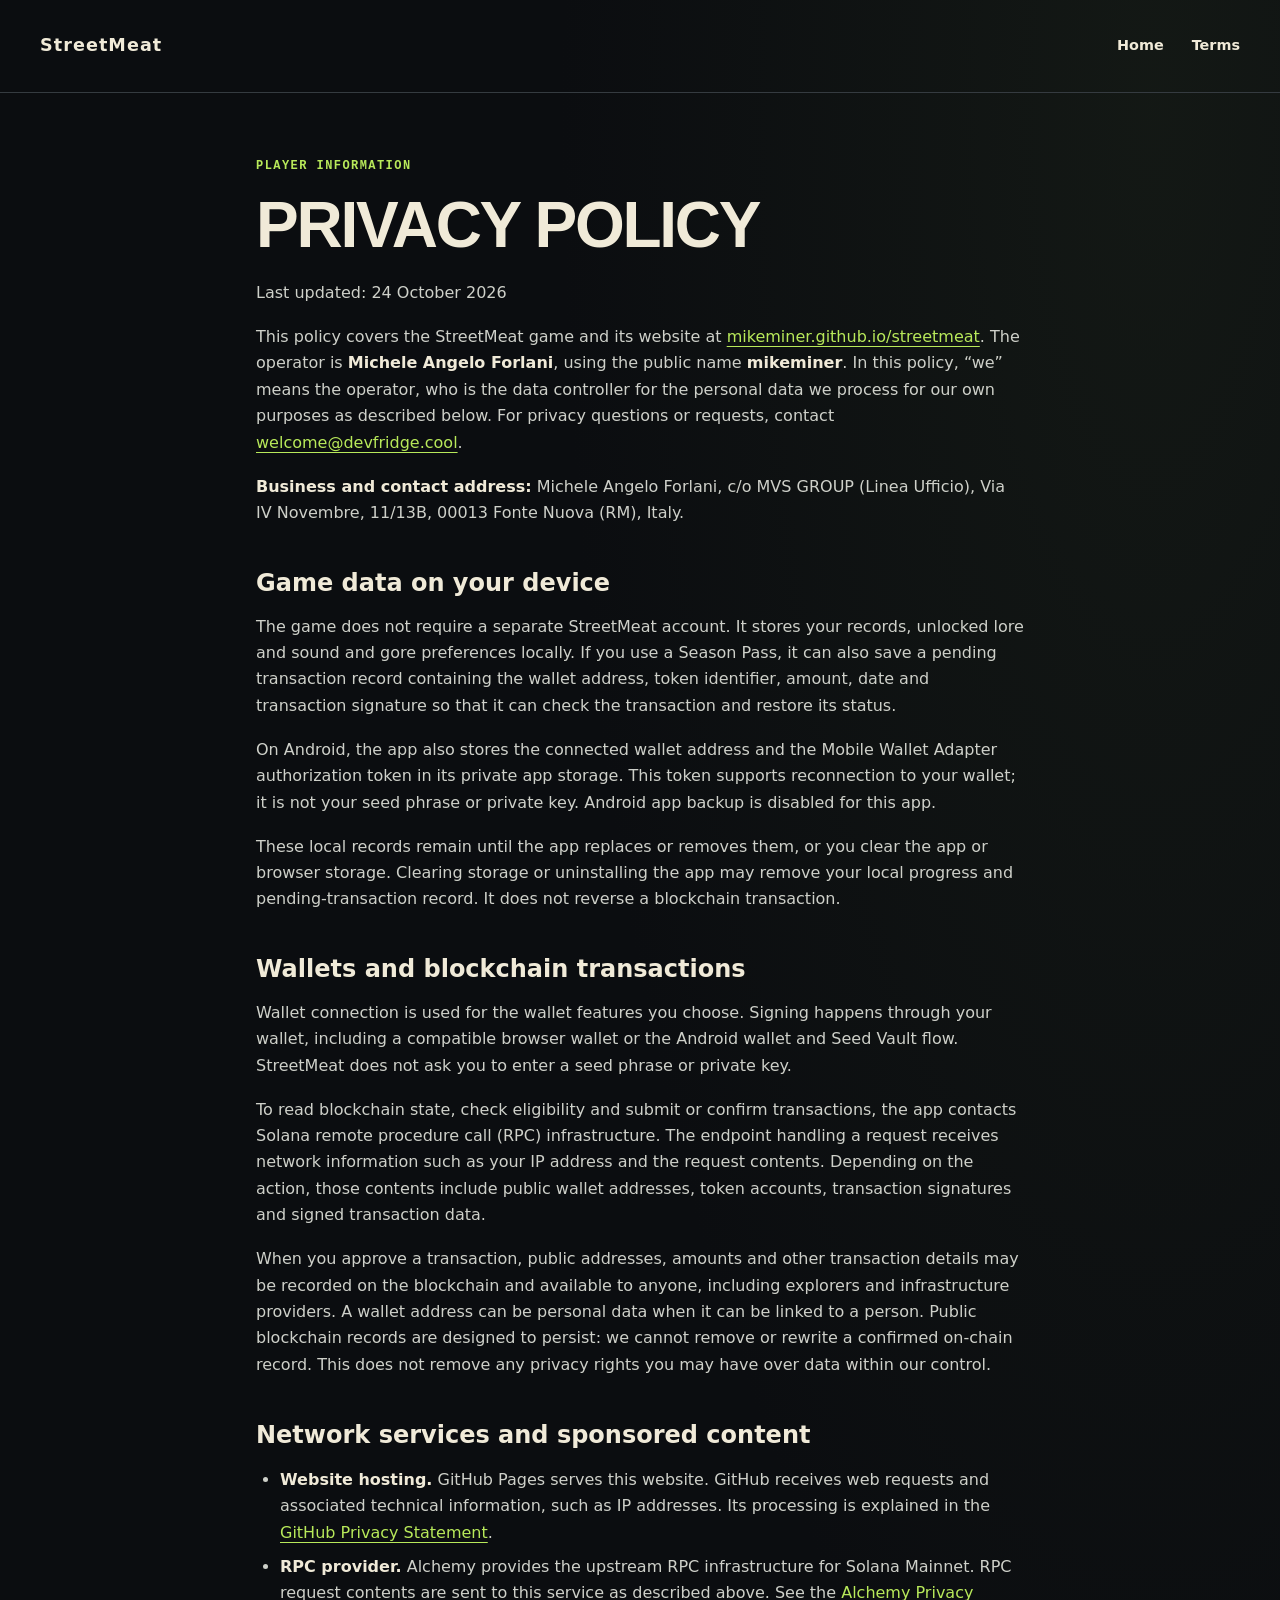
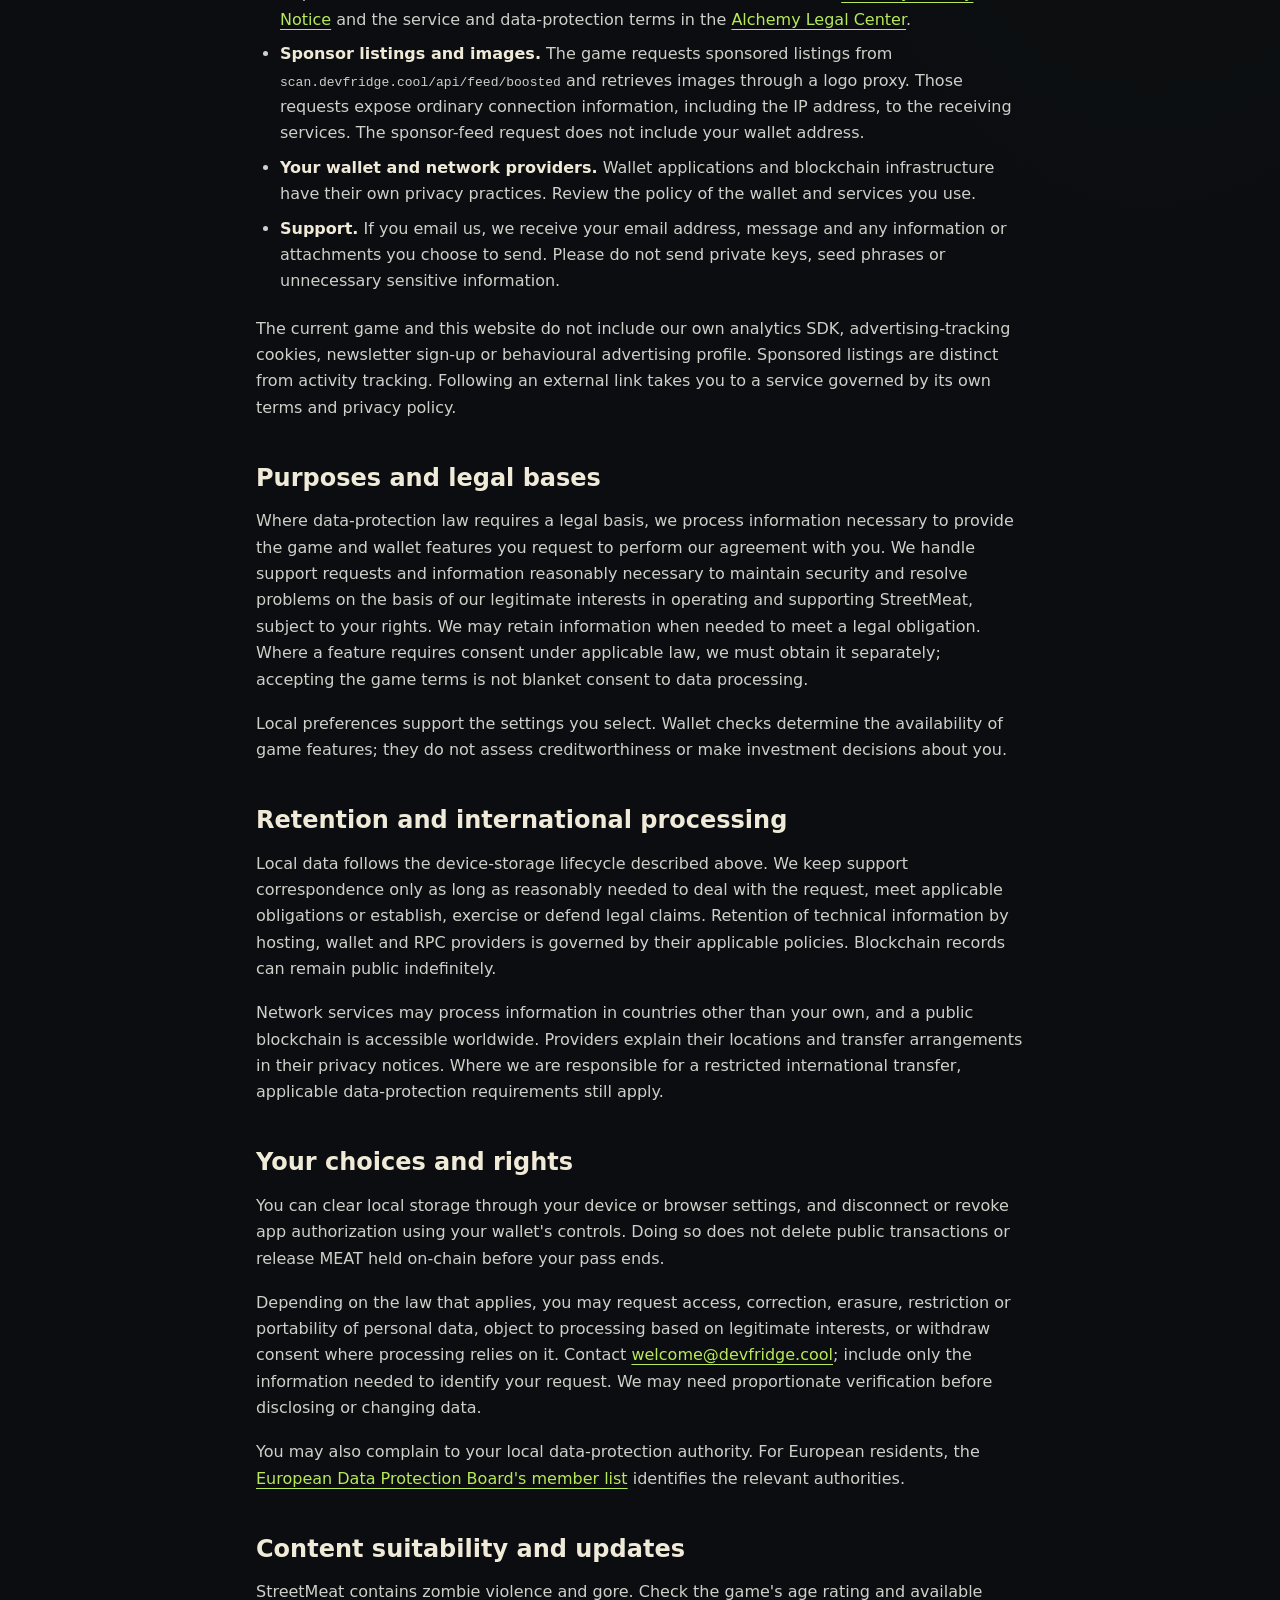
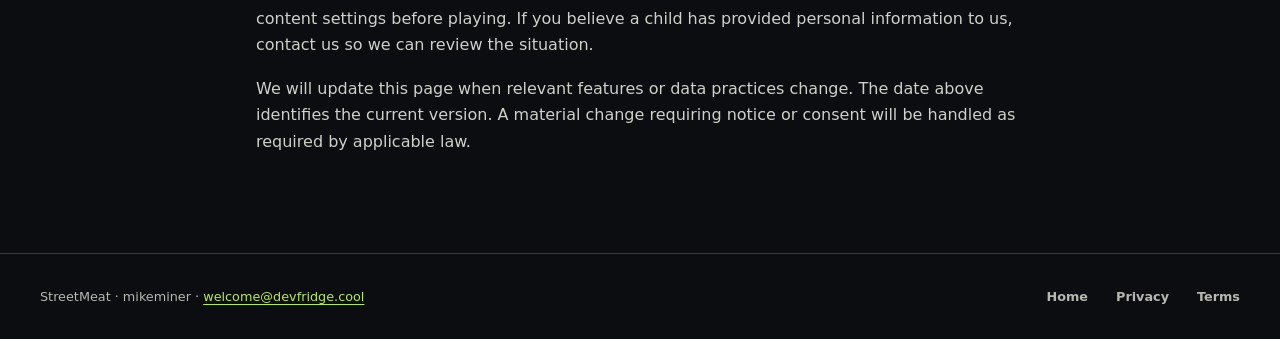
==== docs/privacy/index.html @ 611a4566 "Publish Street Meat website and legal pages" ====
<!doctype html>
<html lang="en">
<head>
  <meta charset="utf-8">
  <meta name="viewport" content="width=device-width, initial-scale=1">
  <meta name="description" content="How StreetMeat handles local game saves, wallet connections, blockchain transactions and website visits.">
  <meta name="theme-color" content="#0c1010">
  <title>Privacy Policy — StreetMeat</title>
  <link rel="canonical" href="https://mikeminer.github.io/streetmeat/privacy/">
  <link rel="icon" href="../favicon.png">
  <link rel="stylesheet" href="../styles.css">
</head>
<body class="legal">
  <a class="skip-link" href="#main">Skip to content</a>
  <header class="site-header">
    <div class="container header-inner">
      <a class="brand" href="../" aria-label="StreetMeat home">StreetMeat</a>
      <nav aria-label="Main navigation"><a href="../">Home</a> <a href="../terms/">Terms</a></nav>
    </div>
  </header>
  <main id="main" class="container">
    <p class="eyebrow">Player information</p>
    <h1>Privacy Policy</h1>
    <p>Last updated: <time datetime="2026-10-24">24 October 2026</time></p>
    <p>This policy covers the StreetMeat game and its website at <a href="https://mikeminer.github.io/streetmeat/">mikeminer.github.io/streetmeat</a>. The operator is <strong>Michele Angelo Forlani</strong>, using the public name <strong>mikeminer</strong>. In this policy, “we” means the operator, who is the data controller for the personal data we process for our own purposes as described below. For privacy questions or requests, contact <a href="mailto:welcome@devfridge.cool">welcome@devfridge.cool</a>.</p>
    <p><strong>Business and contact address:</strong> Michele Angelo Forlani, c/o MVS GROUP (Linea Ufficio), Via IV Novembre, 11/13B, 00013 Fonte Nuova (RM), Italy.</p>

    <h2>Game data on your device</h2>
    <p>The game does not require a separate StreetMeat account. It stores your records, unlocked lore and sound and gore preferences locally. If you use a Season Pass, it can also save a pending transaction record containing the wallet address, token identifier, amount, date and transaction signature so that it can check the transaction and restore its status.</p>
    <p>On Android, the app also stores the connected wallet address and the Mobile Wallet Adapter authorization token in its private app storage. This token supports reconnection to your wallet; it is not your seed phrase or private key. Android app backup is disabled for this app.</p>
    <p>These local records remain until the app replaces or removes them, or you clear the app or browser storage. Clearing storage or uninstalling the app may remove your local progress and pending-transaction record. It does not reverse a blockchain transaction.</p>

    <h2>Wallets and blockchain transactions</h2>
    <p>Wallet connection is used for the wallet features you choose. Signing happens through your wallet, including a compatible browser wallet or the Android wallet and Seed Vault flow. StreetMeat does not ask you to enter a seed phrase or private key.</p>
    <p>To read blockchain state, check eligibility and submit or confirm transactions, the app contacts Solana remote procedure call (RPC) infrastructure. The endpoint handling a request receives network information such as your IP address and the request contents. Depending on the action, those contents include public wallet addresses, token accounts, transaction signatures and signed transaction data.</p>
    <p>When you approve a transaction, public addresses, amounts and other transaction details may be recorded on the blockchain and available to anyone, including explorers and infrastructure providers. A wallet address can be personal data when it can be linked to a person. Public blockchain records are designed to persist: we cannot remove or rewrite a confirmed on-chain record. This does not remove any privacy rights you may have over data within our control.</p>

    <h2>Network services and sponsored content</h2>
    <ul>
      <li><strong>Website hosting.</strong> GitHub Pages serves this website. GitHub receives web requests and associated technical information, such as IP addresses. Its processing is explained in the <a href="https://docs.github.com/en/site-policy/privacy-policies/github-general-privacy-statement">GitHub Privacy Statement</a>.</li>
      <li><strong>RPC provider.</strong> Alchemy provides the upstream RPC infrastructure for Solana Mainnet. RPC request contents are sent to this service as described above. See the <a href="https://www.alchemy.com/terms-conditions/privacy-policy">Alchemy Privacy Notice</a> and the service and data-protection terms in the <a href="https://legal.alchemy.com/">Alchemy Legal Center</a>.</li>
      <li><strong>Sponsor listings and images.</strong> The game requests sponsored listings from <code>scan.devfridge.cool/api/feed/boosted</code> and retrieves images through a logo proxy. Those requests expose ordinary connection information, including the IP address, to the receiving services. The sponsor-feed request does not include your wallet address.</li>
      <li><strong>Your wallet and network providers.</strong> Wallet applications and blockchain infrastructure have their own privacy practices. Review the policy of the wallet and services you use.</li>
      <li><strong>Support.</strong> If you email us, we receive your email address, message and any information or attachments you choose to send. Please do not send private keys, seed phrases or unnecessary sensitive information.</li>
    </ul>
    <p>The current game and this website do not include our own analytics SDK, advertising-tracking cookies, newsletter sign-up or behavioural advertising profile. Sponsored listings are distinct from activity tracking. Following an external link takes you to a service governed by its own terms and privacy policy.</p>

    <h2>Purposes and legal bases</h2>
    <p>Where data-protection law requires a legal basis, we process information necessary to provide the game and wallet features you request to perform our agreement with you. We handle support requests and information reasonably necessary to maintain security and resolve problems on the basis of our legitimate interests in operating and supporting StreetMeat, subject to your rights. We may retain information when needed to meet a legal obligation. Where a feature requires consent under applicable law, we must obtain it separately; accepting the game terms is not blanket consent to data processing.</p>
    <p>Local preferences support the settings you select. Wallet checks determine the availability of game features; they do not assess creditworthiness or make investment decisions about you.</p>

    <h2>Retention and international processing</h2>
    <p>Local data follows the device-storage lifecycle described above. We keep support correspondence only as long as reasonably needed to deal with the request, meet applicable obligations or establish, exercise or defend legal claims. Retention of technical information by hosting, wallet and RPC providers is governed by their applicable policies. Blockchain records can remain public indefinitely.</p>
    <p>Network services may process information in countries other than your own, and a public blockchain is accessible worldwide. Providers explain their locations and transfer arrangements in their privacy notices. Where we are responsible for a restricted international transfer, applicable data-protection requirements still apply.</p>

    <h2>Your choices and rights</h2>
    <p>You can clear local storage through your device or browser settings, and disconnect or revoke app authorization using your wallet's controls. Doing so does not delete public transactions or release MEAT held on-chain before your pass ends.</p>
    <p>Depending on the law that applies, you may request access, correction, erasure, restriction or portability of personal data, object to processing based on legitimate interests, or withdraw consent where processing relies on it. Contact <a href="mailto:welcome@devfridge.cool">welcome@devfridge.cool</a>; include only the information needed to identify your request. We may need proportionate verification before disclosing or changing data.</p>
    <p>You may also complain to your local data-protection authority. For European residents, the <a href="https://www.edpb.europa.eu/about-edpb/about-edpb/members_en">European Data Protection Board's member list</a> identifies the relevant authorities.</p>

    <h2>Content suitability and updates</h2>
    <p>StreetMeat contains zombie violence and gore. Check the game's age rating and available content settings before playing. If you believe a child has provided personal information to us, contact us so we can review the situation.</p>
    <p>We will update this page when relevant features or data practices change. The date above identifies the current version. A material change requiring notice or consent will be handled as required by applicable law.</p>
  </main>
  <footer class="site-footer">
    <div class="container footer-inner">
      <p>StreetMeat · mikeminer · <a href="mailto:welcome@devfridge.cool">welcome@devfridge.cool</a></p>
      <nav aria-label="Legal navigation"><a href="../">Home</a> <a href="../privacy/" aria-current="page">Privacy</a> <a href="../terms/">Terms</a></nav>
    </div>
  </footer>
</body>
</html>
---- docs/styles.css ----
:root {
  color-scheme: dark;
  --night: #0b0d10;
  --panel: #14181d;
  --cream: #f0ead8;
  --muted: #b6b7b0;
  --acid: #b8e95a;
  --blood: #ef625e;
  --line: #353b40;
  font-family: Inter, ui-sans-serif, system-ui, -apple-system, BlinkMacSystemFont, "Segoe UI", sans-serif;
  line-height: 1.65;
  background: var(--night);
  color: var(--cream);
}
* { box-sizing: border-box; }
html { scroll-behavior: smooth; scroll-padding-top: 1.5rem; }
body { margin: 0; background: radial-gradient(ellipse at 90% 3%, #20291c66, transparent 37rem), var(--night); }
img { display: block; max-width: 100%; height: auto; }
a { color: var(--acid); text-underline-offset: .22em; text-decoration-thickness: 1px; }
a:hover { color: var(--cream); }
a:focus-visible, button:focus-visible { outline: 3px solid var(--acid); outline-offset: 6px; }
p { margin: 0 0 1.1rem; }
h1, h2, h3 { margin: 0; color: var(--cream); text-wrap: balance; }
h1, h2, .footer-title { font-family: Impact, "Arial Narrow", "Franklin Gothic Medium", sans-serif; font-weight: 900; text-transform: uppercase; }
h1 { max-width: 16ch; font-size: clamp(3.7rem, 7.4vw, 6.5rem); line-height: .99; letter-spacing: -.035em; }
h1 span { color: var(--acid); }
h2 { font-size: clamp(2.5rem, 4.5vw, 4rem); line-height: 1.04; letter-spacing: -.02em; }
h3 { font-size: 1.3rem; line-height: 1.3; }
.container { width: min(1200px, calc(100% - 4rem)); margin-inline: auto; }
.skip-link { position: absolute; z-index: 10; left: 1rem; top: -6rem; padding: .7rem 1rem; background: var(--acid); color: var(--night); font-weight: 700; }
.skip-link:focus { top: 1rem; color: var(--night); }
.site-header { border-bottom: 1px solid var(--line); }
.header-inner { min-height: 104px; display: flex; align-items: center; justify-content: space-between; gap: 2rem; }
.brand { display: inline-flex; align-items: center; color: var(--cream); text-decoration: none; font-size: 1.1rem; font-weight: 850; letter-spacing: .06em; }
.brand img { width: 100px; height: auto; }
nav { display: flex; gap: 1.75rem; flex-wrap: wrap; }
nav a { color: var(--cream); font-size: .9rem; font-weight: 600; text-decoration: none; }
nav a:hover { color: var(--acid); text-decoration: underline; }
.hero { padding-top: 4rem; }
.hero-intro { display: grid; grid-template-columns: 1.4fr 1fr; gap: 3rem; align-items: end; margin-bottom: 3rem; }
.eyebrow { margin-bottom: 1rem; color: var(--acid); font-family: ui-monospace, "SFMono-Regular", Consolas, monospace; font-size: .75rem; font-weight: 700; line-height: 1.5; letter-spacing: .12em; text-transform: uppercase; }
.status-dot { display: inline-block; width: .5rem; height: .5rem; margin-right: .6rem; border-radius: 50%; background: var(--acid); }
.hero-copy { max-width: 26rem; padding-bottom: .25rem; }
.hero-copy > p:first-child { color: var(--muted); font-size: 1.08rem; }
.button { display: inline-flex; justify-content: center; align-items: center; gap: 2rem; min-height: 50px; padding: .8rem 1.2rem; background: var(--acid); border: 1px solid var(--acid); color: var(--night); font-weight: 750; text-decoration: none; }
.button:hover { background: var(--cream); border-color: var(--cream); color: var(--night); }
.button span { font-size: 1.25rem; line-height: 1; }
.release-status { margin: .9rem 0 0; color: var(--cream); font-size: .8rem; }
.hero-art { margin: 0; border: 1px solid var(--line); background: #050608; }
.hero-art > img { width: 100%; aspect-ratio: 2; object-fit: contain; }
.hero-art figcaption { display: flex; justify-content: space-between; flex-wrap: wrap; gap: .5rem 2rem; padding: .8rem 1rem; border-top: 1px solid var(--line); color: var(--muted); font-size: .75rem; }
.hero-art figcaption span:first-child { color: var(--cream); }
.section { padding-block: 6rem; }
.section-heading { display: flex; justify-content: space-between; align-items: end; gap: 2rem; margin-bottom: 2.5rem; }
.section-heading > p { max-width: 22rem; margin: 0; color: var(--muted); }
.steps { display: grid; grid-template-columns: repeat(3, minmax(0, 1fr)); gap: 2.5rem; margin: 0; padding: 0; list-style: none; }
.steps li { padding-top: 1.5rem; border-top: 1px solid var(--line); }
.step-number { display: block; margin-bottom: 1.7rem; color: var(--blood); font-family: ui-monospace, Consolas, monospace; font-size: .8rem; }
.steps h3 { margin-bottom: .65rem; }
.steps p { color: var(--muted); margin: 0; max-width: 28ch; }
.screenshot-section { background: #111519; border-block: 1px solid var(--line); }
.screenshots { display: grid; grid-template-columns: repeat(4, minmax(0, 1fr)); gap: 1.25rem; }
.screenshots figure { margin: 0; min-width: 0; }
.screenshots a { display: block; border: 1px solid #454b4e; background: #08090b; }
.screenshots img { width: 100%; aspect-ratio: 9 / 16; object-fit: contain; }
.screenshots figcaption { margin-top: .9rem; color: var(--cream); font-size: .8rem; }
.screenshots figcaption span { margin-right: .7rem; color: var(--acid); font-family: ui-monospace, Consolas, monospace; }
.play-details { display: grid; grid-template-columns: 1fr 1fr; gap: 5rem; align-items: start; }
.play-details h2 { margin-bottom: 1.5rem; }
.play-details p:not(.eyebrow) { color: var(--muted); }
.content-note { border-left: 3px solid var(--blood); padding: 1.5rem 2rem; background: var(--panel); }
.content-note .eyebrow { color: var(--blood); }
.content-note h3 { margin-bottom: 1rem; font-size: 1.75rem; }
.content-note strong { color: var(--cream); }
.content-note p:last-child { margin-bottom: 0; }
.contact-section { display: flex; align-items: center; justify-content: space-between; gap: 3rem; padding: 2.8rem 0 4rem; border-top: 1px solid var(--line); }
.contact-section h2 { margin-bottom: .8rem; }
.contact-section p:not(.eyebrow) { margin-bottom: 0; color: var(--muted); }
.button-outline { background: transparent; color: var(--acid); overflow-wrap: anywhere; }
.site-footer { border-top: 1px solid var(--line); padding-block: 2rem; color: var(--muted); }
.footer-inner { display: flex; justify-content: space-between; align-items: center; gap: 2rem; }
.footer-title { margin-bottom: .3rem; color: var(--cream); font-size: 1.4rem; letter-spacing: .04em; }
.site-footer p:not(.footer-title) { margin: 0; font-size: .8rem; }
.site-footer nav a { color: var(--muted); font-size: .8rem; }
.legal main.container { max-width: 48rem; padding-block: 4rem 5rem; }
.legal .site-header > .container { min-height: 92px; display: flex; align-items: center; justify-content: space-between; gap: 2rem; }
.legal .site-footer > .container { display: flex; align-items: center; justify-content: space-between; gap: 1.5rem; flex-wrap: wrap; }
.legal h1 { max-width: none; margin-bottom: 1.25rem; font-size: clamp(2.8rem, 6vw, 4rem); line-height: 1.08; }
.legal h2 { margin-top: 2.6rem; margin-bottom: .9rem; font-family: inherit; font-size: 1.5rem; line-height: 1.3; letter-spacing: 0; text-transform: none; }
.legal h3 { margin-top: 1.7rem; margin-bottom: .7rem; font-size: 1.15rem; }
.legal main p, .legal main li { color: #ced0c9; }
.legal main .eyebrow { color: var(--acid); }
.legal main ul, .legal main ol { padding-left: 1.5rem; margin-bottom: 1.3rem; }
.legal main li { margin-bottom: .5rem; }
.legal main strong { color: var(--cream); }
.legal main a { overflow-wrap: anywhere; }
.legal .updated, .legal .last-updated, .legal .meta { font-size: .85rem; color: var(--muted); }
.legal address { font-style: normal; }
@media (max-width: 900px) {
  .hero-intro { grid-template-columns: 1fr; gap: 1.8rem; }
  h1 { font-size: clamp(3.7rem, 9vw, 6rem); }
  .hero-copy { max-width: 36rem; }
  .section-heading { display: block; }
  .section-heading > p { margin-top: 1.3rem; max-width: 36rem; }
  .screenshots { grid-template-columns: repeat(2, minmax(0, 1fr)); gap: 2rem 1.25rem; }
  .play-details { gap: 2.5rem; }
  .contact-section { display: block; }
  .contact-section .button { margin-top: 1.5rem; }
}
@media (max-width: 600px) {
  .container { width: calc(100% - 2rem); }
  .header-inner { min-height: 92px; gap: 1rem; }
  .brand img { width: 76px; }
  nav { gap: 1rem; }
  nav a { font-size: .75rem; }
  .hero { padding-top: 2.5rem; }
  h1 { font-size: clamp(3rem, 12vw, 4.5rem); }
  .hero-intro { margin-bottom: 2rem; }
  .hero-copy > p:first-child { font-size: 1rem; }
  .hero-art figcaption { font-size: .66rem; padding: .65rem .7rem; }
  .section { padding-block: 3.5rem; }
  .steps { grid-template-columns: 1fr; gap: 1.6rem; }
  .steps li { display: grid; grid-template-columns: 2rem 1fr; column-gap: .75rem; padding-top: 1rem; }
  .step-number { grid-row: span 2; margin: .2rem 0 0; }
  .steps p { grid-column: 2; max-width: 36ch; }
  .screenshots { gap: 1.4rem .75rem; }
  .screenshots figcaption { font-size: .72rem; line-height: 1.5; }
  .screenshots figcaption span { display: block; margin-bottom: .15rem; }
  .play-details { grid-template-columns: 1fr; gap: 1.6rem; }
  .content-note { padding: 1.2rem; }
  .contact-section { padding-bottom: 3rem; }
  .footer-inner { align-items: start; flex-direction: column; gap: 1.5rem; }
  .legal main.container { padding-block: 2.5rem 3.5rem; }
  .legal .site-header > .container { gap: 1rem; }
}
@media (prefers-reduced-motion: reduce) {
  html { scroll-behavior: auto; }
}
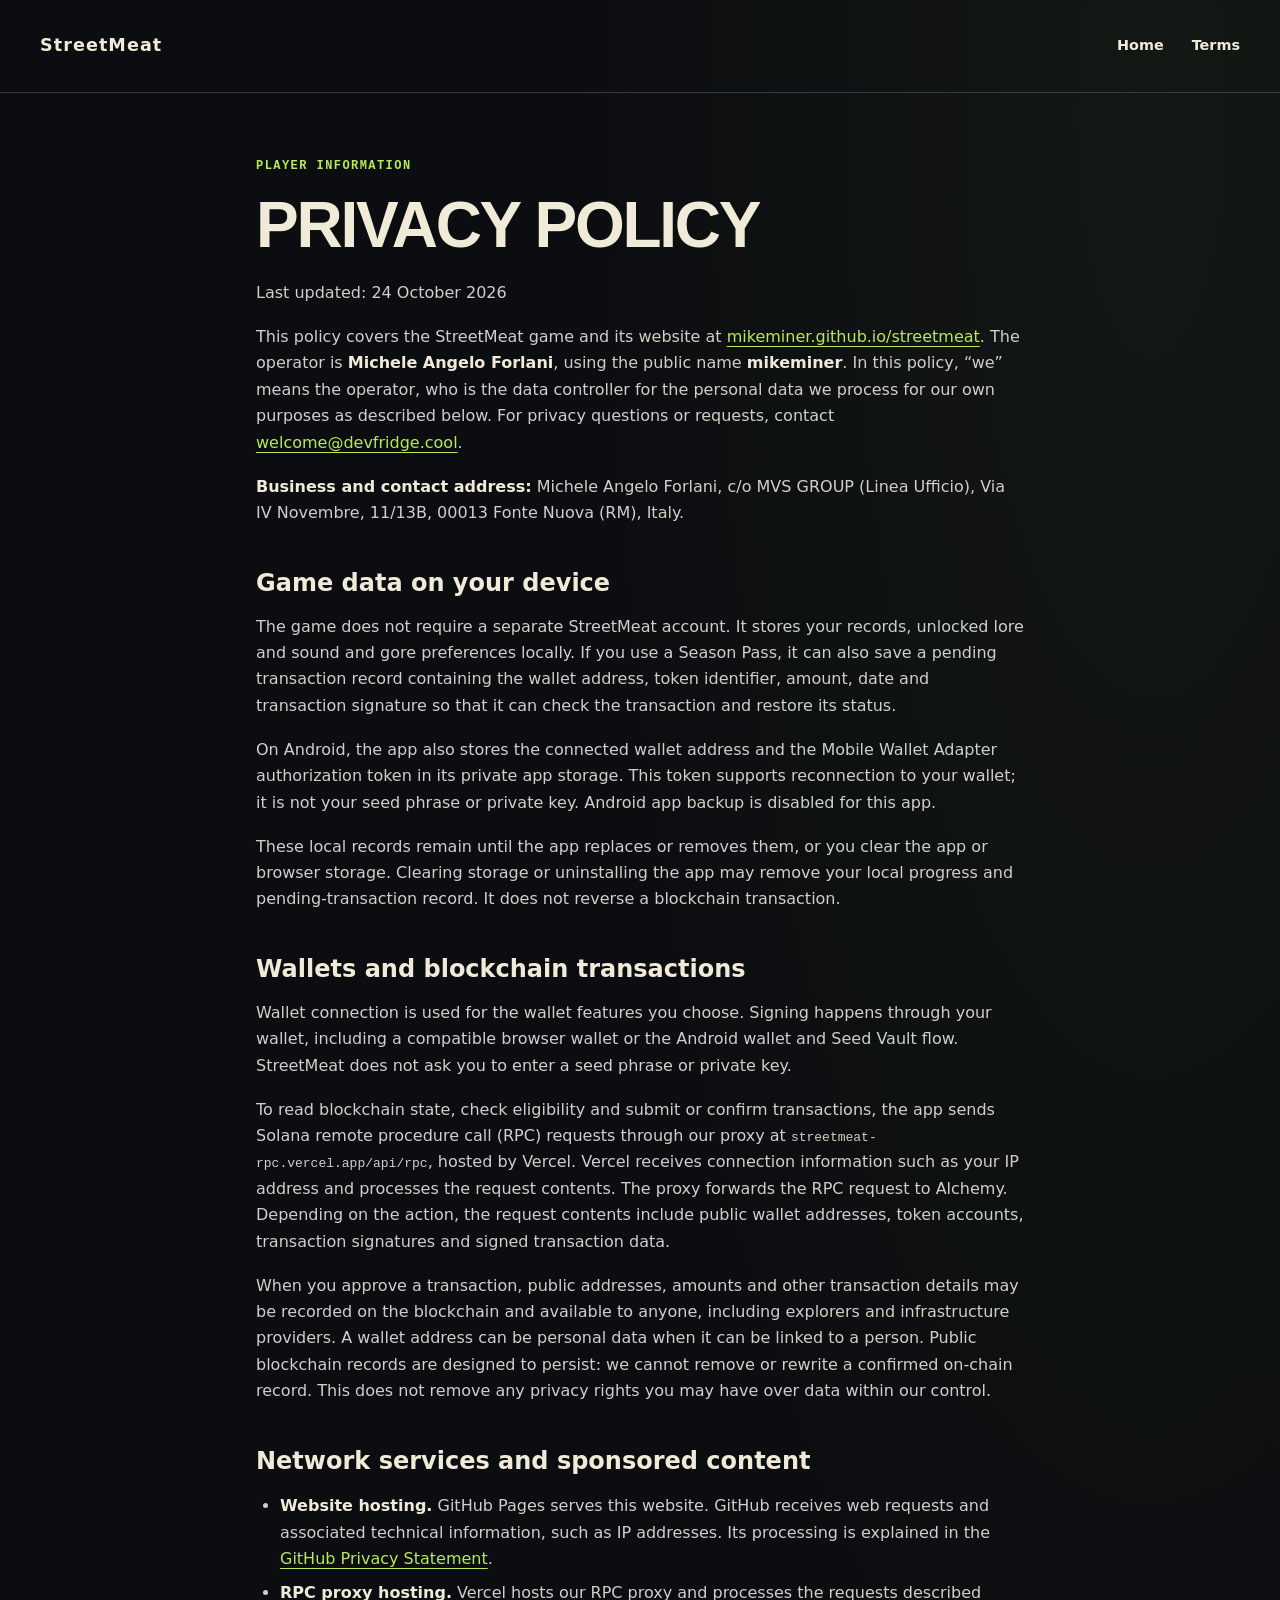
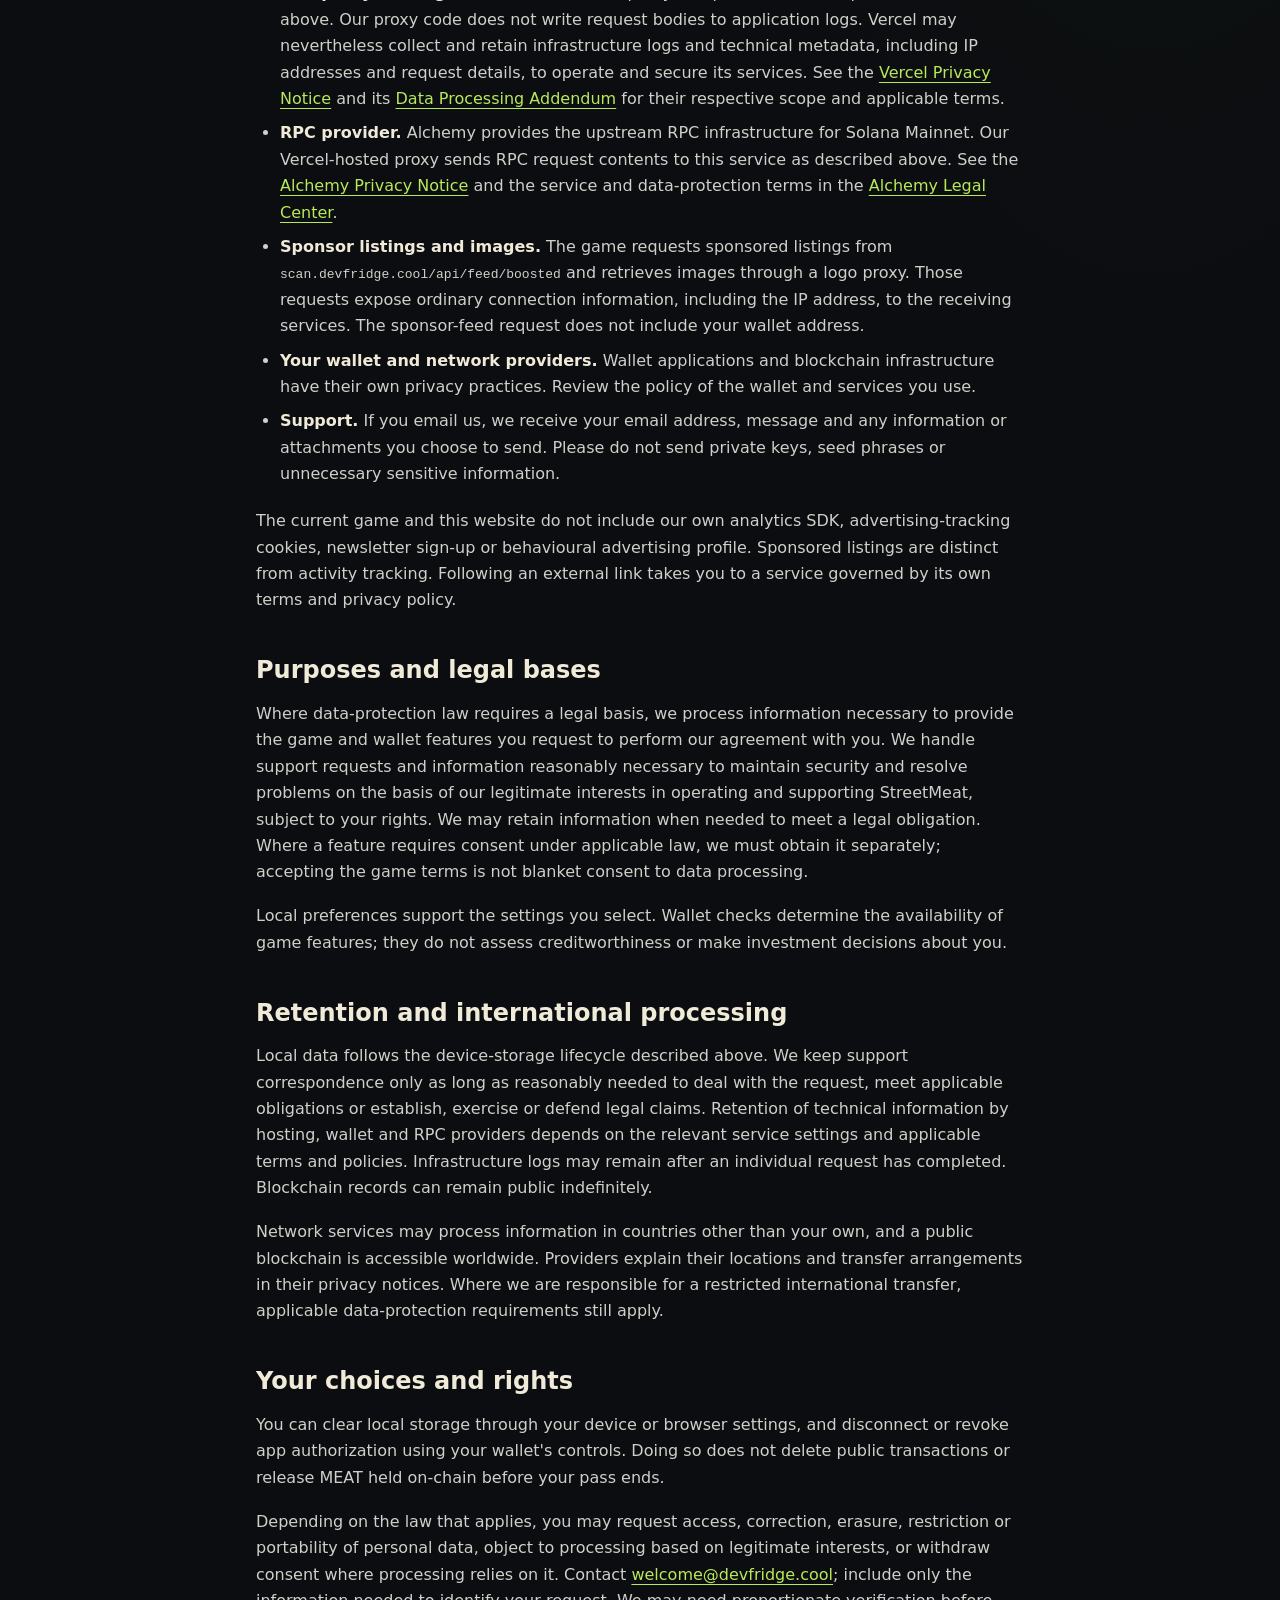
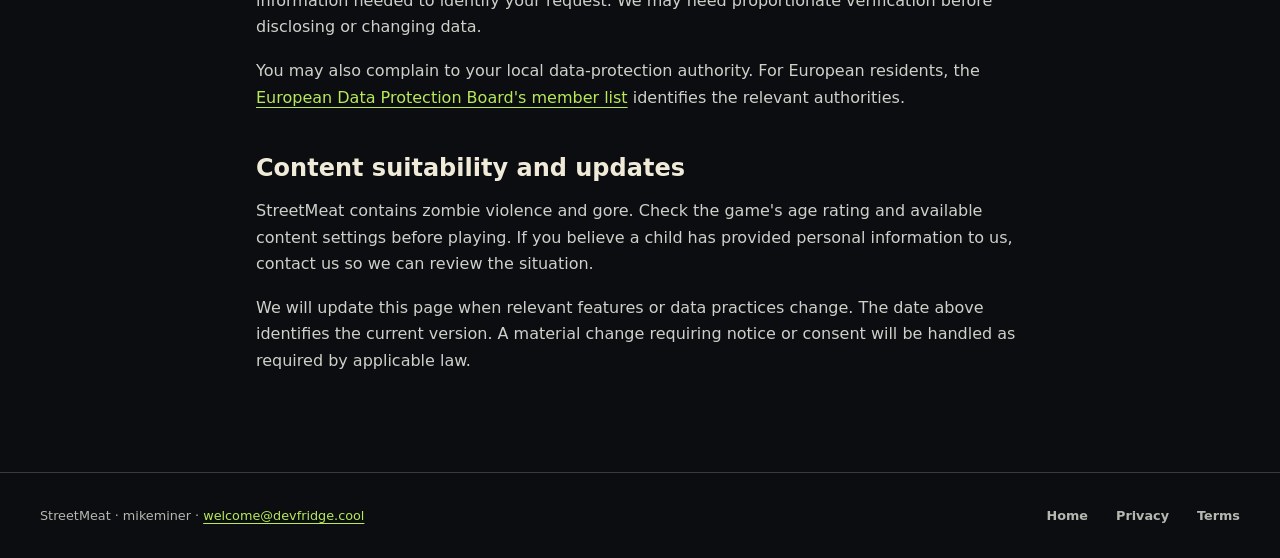
==== commit ccfc9925: "Describe Vercel RPC proxy in privacy policy" ====
--- a/docs/privacy/index.html
+++ b/docs/privacy/index.html
@@ -32,13 +32,14 @@
 
     <h2>Wallets and blockchain transactions</h2>
     <p>Wallet connection is used for the wallet features you choose. Signing happens through your wallet, including a compatible browser wallet or the Android wallet and Seed Vault flow. StreetMeat does not ask you to enter a seed phrase or private key.</p>
-    <p>To read blockchain state, check eligibility and submit or confirm transactions, the app contacts Solana remote procedure call (RPC) infrastructure. The endpoint handling a request receives network information such as your IP address and the request contents. Depending on the action, those contents include public wallet addresses, token accounts, transaction signatures and signed transaction data.</p>
+    <p>To read blockchain state, check eligibility and submit or confirm transactions, the app sends Solana remote procedure call (RPC) requests through our proxy at <code>streetmeat-rpc.vercel.app/api/rpc</code>, hosted by Vercel. Vercel receives connection information such as your IP address and processes the request contents. The proxy forwards the RPC request to Alchemy. Depending on the action, the request contents include public wallet addresses, token accounts, transaction signatures and signed transaction data.</p>
     <p>When you approve a transaction, public addresses, amounts and other transaction details may be recorded on the blockchain and available to anyone, including explorers and infrastructure providers. A wallet address can be personal data when it can be linked to a person. Public blockchain records are designed to persist: we cannot remove or rewrite a confirmed on-chain record. This does not remove any privacy rights you may have over data within our control.</p>
 
     <h2>Network services and sponsored content</h2>
     <ul>
       <li><strong>Website hosting.</strong> GitHub Pages serves this website. GitHub receives web requests and associated technical information, such as IP addresses. Its processing is explained in the <a href="https://docs.github.com/en/site-policy/privacy-policies/github-general-privacy-statement">GitHub Privacy Statement</a>.</li>
-      <li><strong>RPC provider.</strong> Alchemy provides the upstream RPC infrastructure for Solana Mainnet. RPC request contents are sent to this service as described above. See the <a href="https://www.alchemy.com/terms-conditions/privacy-policy">Alchemy Privacy Notice</a> and the service and data-protection terms in the <a href="https://legal.alchemy.com/">Alchemy Legal Center</a>.</li>
+      <li><strong>RPC proxy hosting.</strong> Vercel hosts our RPC proxy and processes the requests described above. Our proxy code does not write request bodies to application logs. Vercel may nevertheless collect and retain infrastructure logs and technical metadata, including IP addresses and request details, to operate and secure its services. See the <a href="https://vercel.com/legal/privacy-notice">Vercel Privacy Notice</a> and its <a href="https://vercel.com/legal/dpa">Data Processing Addendum</a> for their respective scope and applicable terms.</li>
+      <li><strong>RPC provider.</strong> Alchemy provides the upstream RPC infrastructure for Solana Mainnet. Our Vercel-hosted proxy sends RPC request contents to this service as described above. See the <a href="https://www.alchemy.com/terms-conditions/privacy-policy">Alchemy Privacy Notice</a> and the service and data-protection terms in the <a href="https://legal.alchemy.com/">Alchemy Legal Center</a>.</li>
       <li><strong>Sponsor listings and images.</strong> The game requests sponsored listings from <code>scan.devfridge.cool/api/feed/boosted</code> and retrieves images through a logo proxy. Those requests expose ordinary connection information, including the IP address, to the receiving services. The sponsor-feed request does not include your wallet address.</li>
       <li><strong>Your wallet and network providers.</strong> Wallet applications and blockchain infrastructure have their own privacy practices. Review the policy of the wallet and services you use.</li>
       <li><strong>Support.</strong> If you email us, we receive your email address, message and any information or attachments you choose to send. Please do not send private keys, seed phrases or unnecessary sensitive information.</li>
@@ -50,7 +51,7 @@
     <p>Local preferences support the settings you select. Wallet checks determine the availability of game features; they do not assess creditworthiness or make investment decisions about you.</p>
 
     <h2>Retention and international processing</h2>
-    <p>Local data follows the device-storage lifecycle described above. We keep support correspondence only as long as reasonably needed to deal with the request, meet applicable obligations or establish, exercise or defend legal claims. Retention of technical information by hosting, wallet and RPC providers is governed by their applicable policies. Blockchain records can remain public indefinitely.</p>
+    <p>Local data follows the device-storage lifecycle described above. We keep support correspondence only as long as reasonably needed to deal with the request, meet applicable obligations or establish, exercise or defend legal claims. Retention of technical information by hosting, wallet and RPC providers depends on the relevant service settings and applicable terms and policies. Infrastructure logs may remain after an individual request has completed. Blockchain records can remain public indefinitely.</p>
     <p>Network services may process information in countries other than your own, and a public blockchain is accessible worldwide. Providers explain their locations and transfer arrangements in their privacy notices. Where we are responsible for a restricted international transfer, applicable data-protection requirements still apply.</p>
 
     <h2>Your choices and rights</h2>
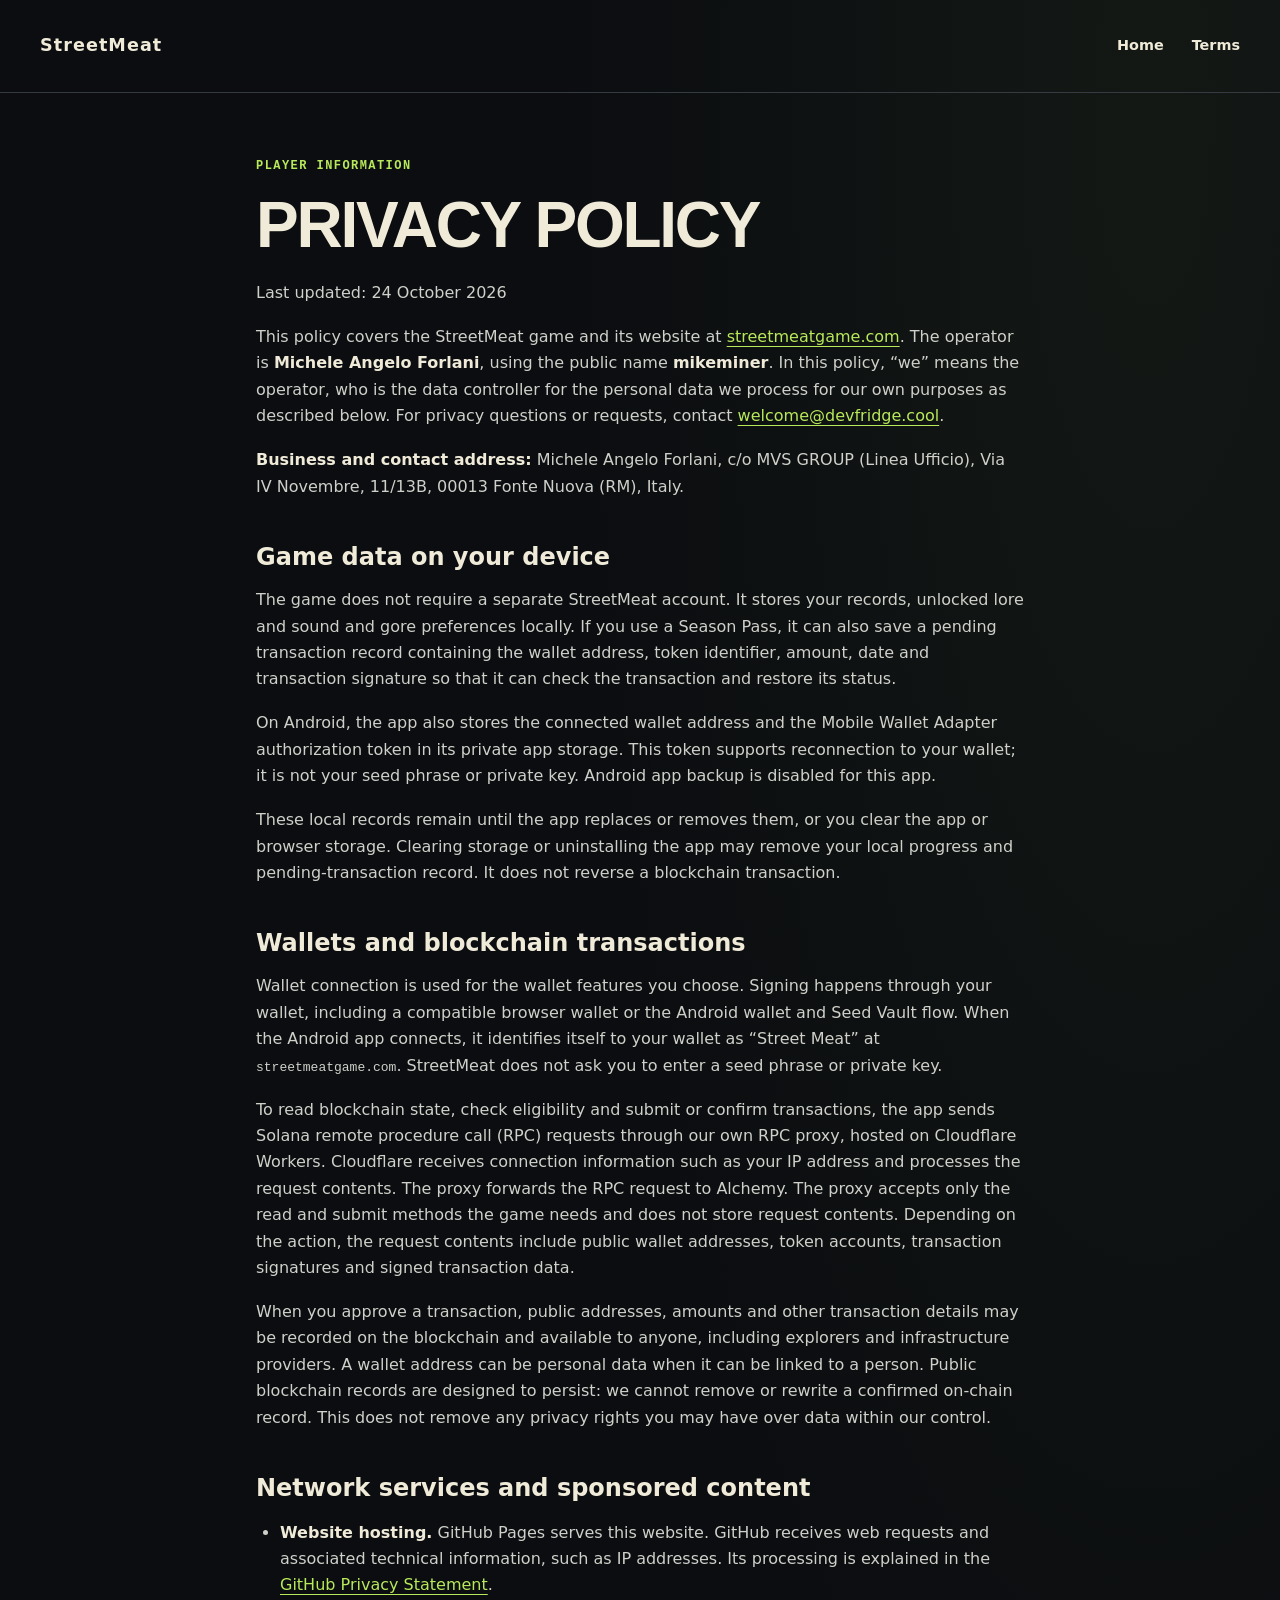
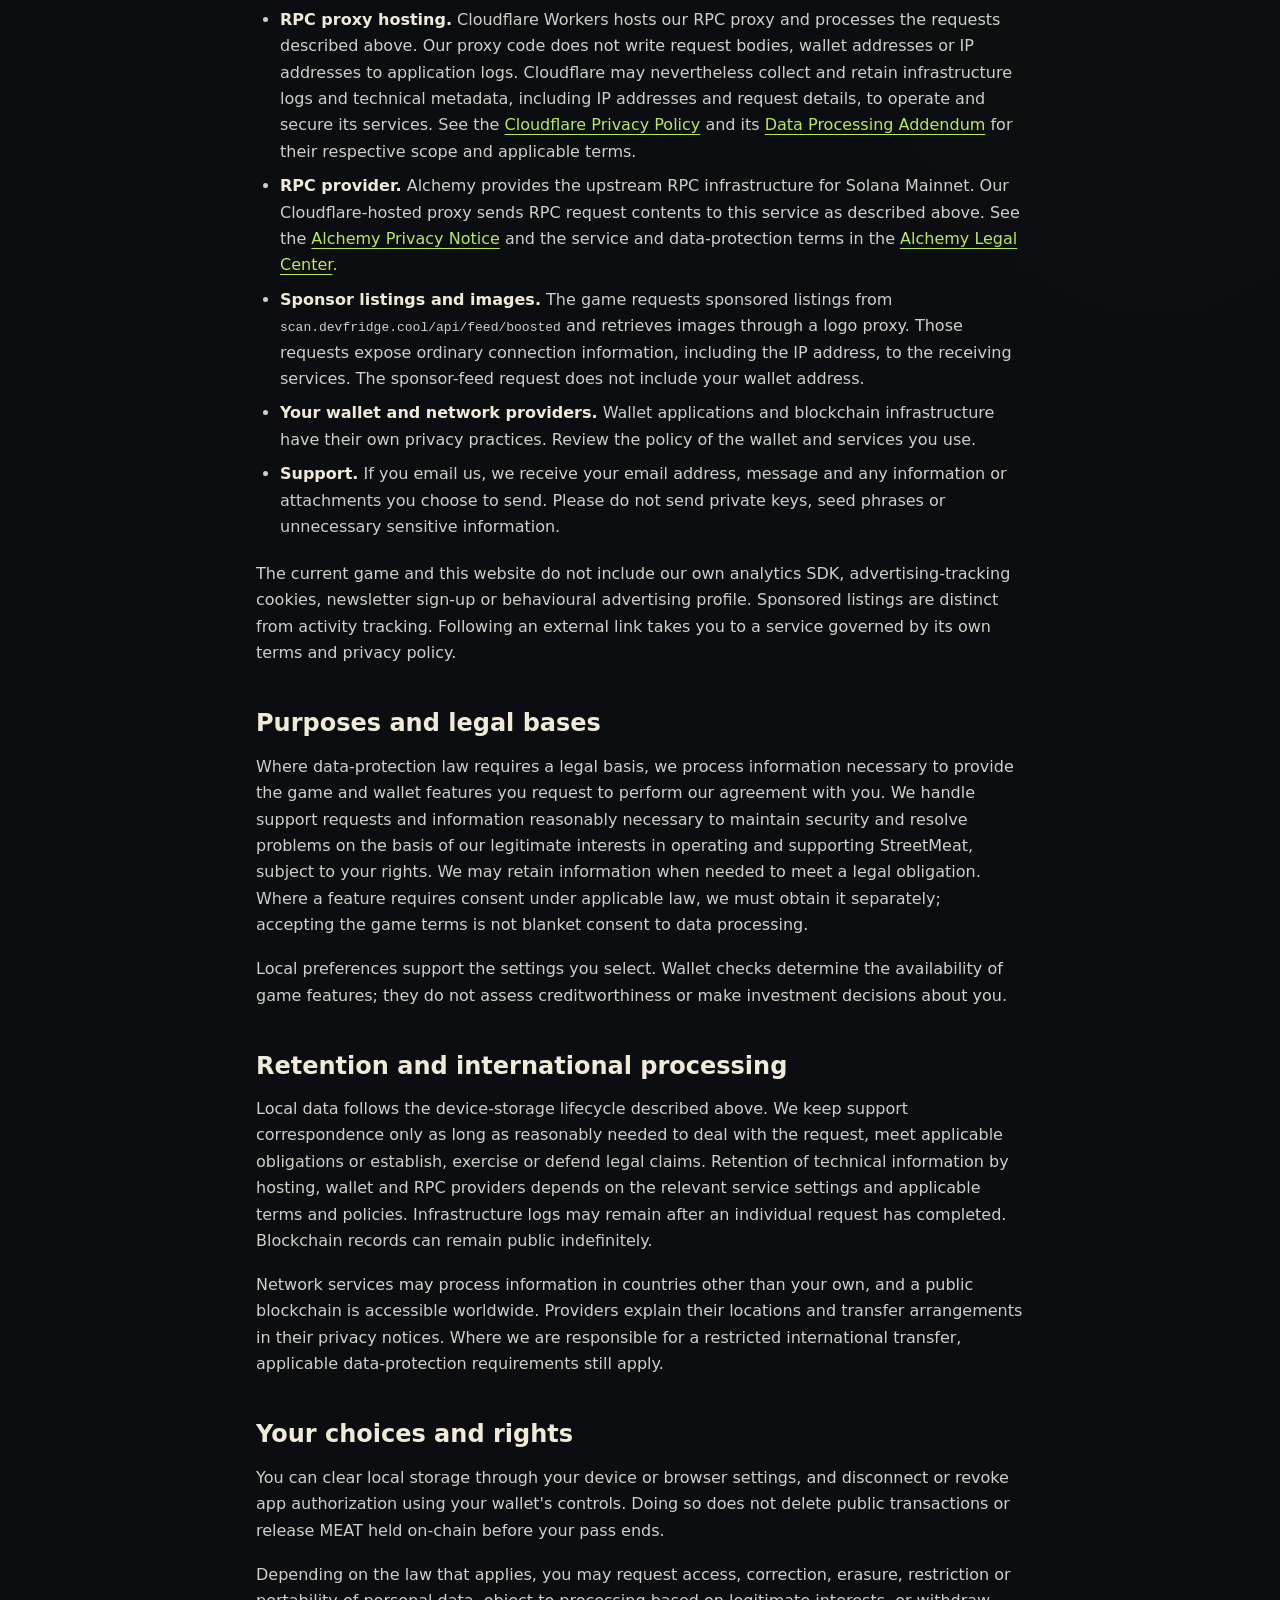
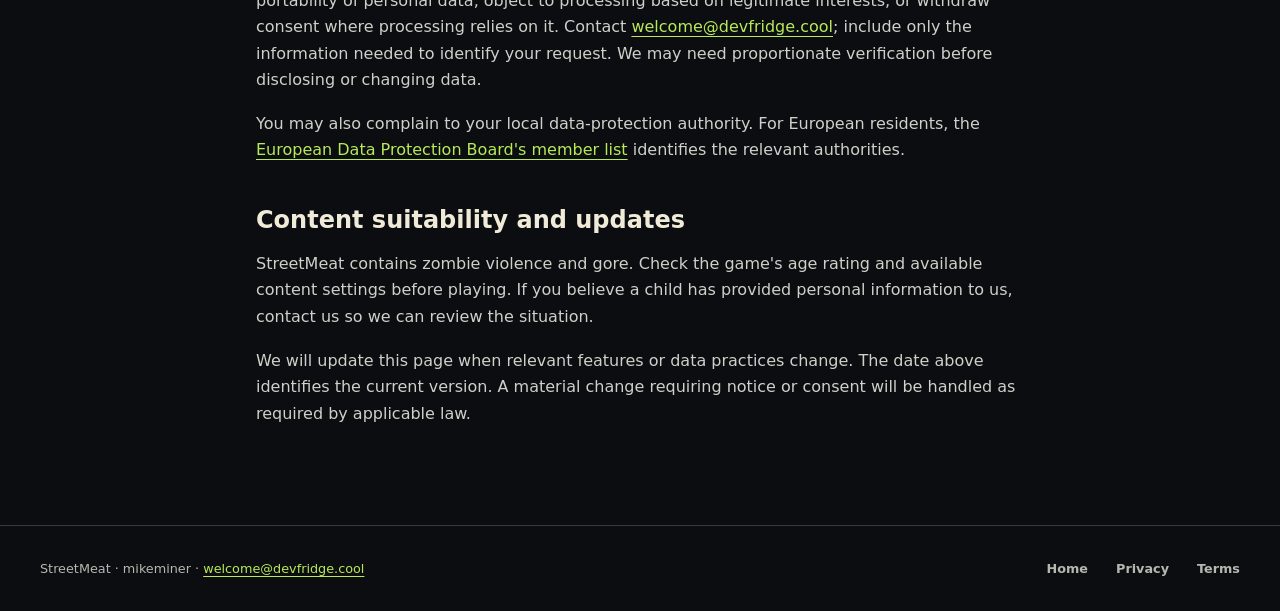
==== commit 754a8015: "Use streetmeatgame.com, add Android asset links and wallet icons Co-authored-by: mikeminer <mikemine" ====
--- a/docs/privacy/index.html
+++ b/docs/privacy/index.html
@@ -6,8 +6,9 @@
   <meta name="description" content="How StreetMeat handles local game saves, wallet connections, blockchain transactions and website visits.">
   <meta name="theme-color" content="#0c1010">
   <title>Privacy Policy — StreetMeat</title>
-  <link rel="canonical" href="https://mikeminer.github.io/streetmeat/privacy/">
-  <link rel="icon" href="../favicon.png">
+  <link rel="canonical" href="https://streetmeatgame.com/privacy/">
+  <link rel="icon" href="../favicon.ico" sizes="any">
+  <link rel="icon" type="image/png" sizes="192x192" href="../icon-192.png">
   <link rel="stylesheet" href="../styles.css">
 </head>
 <body class="legal">
@@ -22,7 +23,7 @@
     <p class="eyebrow">Player information</p>
     <h1>Privacy Policy</h1>
     <p>Last updated: <time datetime="2026-10-24">24 October 2026</time></p>
-    <p>This policy covers the StreetMeat game and its website at <a href="https://mikeminer.github.io/streetmeat/">mikeminer.github.io/streetmeat</a>. The operator is <strong>Michele Angelo Forlani</strong>, using the public name <strong>mikeminer</strong>. In this policy, “we” means the operator, who is the data controller for the personal data we process for our own purposes as described below. For privacy questions or requests, contact <a href="mailto:welcome@devfridge.cool">welcome@devfridge.cool</a>.</p>
+    <p>This policy covers the StreetMeat game and its website at <a href="https://streetmeatgame.com/">streetmeatgame.com</a>. The operator is <strong>Michele Angelo Forlani</strong>, using the public name <strong>mikeminer</strong>. In this policy, “we” means the operator, who is the data controller for the personal data we process for our own purposes as described below. For privacy questions or requests, contact <a href="mailto:welcome@devfridge.cool">welcome@devfridge.cool</a>.</p>
     <p><strong>Business and contact address:</strong> Michele Angelo Forlani, c/o MVS GROUP (Linea Ufficio), Via IV Novembre, 11/13B, 00013 Fonte Nuova (RM), Italy.</p>
 
     <h2>Game data on your device</h2>
@@ -31,15 +32,15 @@
     <p>These local records remain until the app replaces or removes them, or you clear the app or browser storage. Clearing storage or uninstalling the app may remove your local progress and pending-transaction record. It does not reverse a blockchain transaction.</p>
 
     <h2>Wallets and blockchain transactions</h2>
-    <p>Wallet connection is used for the wallet features you choose. Signing happens through your wallet, including a compatible browser wallet or the Android wallet and Seed Vault flow. StreetMeat does not ask you to enter a seed phrase or private key.</p>
-    <p>To read blockchain state, check eligibility and submit or confirm transactions, the app sends Solana remote procedure call (RPC) requests through our proxy at <code>streetmeat-rpc.vercel.app/api/rpc</code>, hosted by Vercel. Vercel receives connection information such as your IP address and processes the request contents. The proxy forwards the RPC request to Alchemy. Depending on the action, the request contents include public wallet addresses, token accounts, transaction signatures and signed transaction data.</p>
+    <p>Wallet connection is used for the wallet features you choose. Signing happens through your wallet, including a compatible browser wallet or the Android wallet and Seed Vault flow. When the Android app connects, it identifies itself to your wallet as “Street Meat” at <code>streetmeatgame.com</code>. StreetMeat does not ask you to enter a seed phrase or private key.</p>
+    <p>To read blockchain state, check eligibility and submit or confirm transactions, the app sends Solana remote procedure call (RPC) requests through our own RPC proxy, hosted on Cloudflare Workers. Cloudflare receives connection information such as your IP address and processes the request contents. The proxy forwards the RPC request to Alchemy. The proxy accepts only the read and submit methods the game needs and does not store request contents. Depending on the action, the request contents include public wallet addresses, token accounts, transaction signatures and signed transaction data.</p>
     <p>When you approve a transaction, public addresses, amounts and other transaction details may be recorded on the blockchain and available to anyone, including explorers and infrastructure providers. A wallet address can be personal data when it can be linked to a person. Public blockchain records are designed to persist: we cannot remove or rewrite a confirmed on-chain record. This does not remove any privacy rights you may have over data within our control.</p>
 
     <h2>Network services and sponsored content</h2>
     <ul>
       <li><strong>Website hosting.</strong> GitHub Pages serves this website. GitHub receives web requests and associated technical information, such as IP addresses. Its processing is explained in the <a href="https://docs.github.com/en/site-policy/privacy-policies/github-general-privacy-statement">GitHub Privacy Statement</a>.</li>
-      <li><strong>RPC proxy hosting.</strong> Vercel hosts our RPC proxy and processes the requests described above. Our proxy code does not write request bodies to application logs. Vercel may nevertheless collect and retain infrastructure logs and technical metadata, including IP addresses and request details, to operate and secure its services. See the <a href="https://vercel.com/legal/privacy-notice">Vercel Privacy Notice</a> and its <a href="https://vercel.com/legal/dpa">Data Processing Addendum</a> for their respective scope and applicable terms.</li>
-      <li><strong>RPC provider.</strong> Alchemy provides the upstream RPC infrastructure for Solana Mainnet. Our Vercel-hosted proxy sends RPC request contents to this service as described above. See the <a href="https://www.alchemy.com/terms-conditions/privacy-policy">Alchemy Privacy Notice</a> and the service and data-protection terms in the <a href="https://legal.alchemy.com/">Alchemy Legal Center</a>.</li>
+      <li><strong>RPC proxy hosting.</strong> Cloudflare Workers hosts our RPC proxy and processes the requests described above. Our proxy code does not write request bodies, wallet addresses or IP addresses to application logs. Cloudflare may nevertheless collect and retain infrastructure logs and technical metadata, including IP addresses and request details, to operate and secure its services. See the <a href="https://www.cloudflare.com/privacypolicy/">Cloudflare Privacy Policy</a> and its <a href="https://www.cloudflare.com/cloudflare-customer-dpa/">Data Processing Addendum</a> for their respective scope and applicable terms.</li>
+      <li><strong>RPC provider.</strong> Alchemy provides the upstream RPC infrastructure for Solana Mainnet. Our Cloudflare-hosted proxy sends RPC request contents to this service as described above. See the <a href="https://www.alchemy.com/terms-conditions/privacy-policy">Alchemy Privacy Notice</a> and the service and data-protection terms in the <a href="https://legal.alchemy.com/">Alchemy Legal Center</a>.</li>
       <li><strong>Sponsor listings and images.</strong> The game requests sponsored listings from <code>scan.devfridge.cool/api/feed/boosted</code> and retrieves images through a logo proxy. Those requests expose ordinary connection information, including the IP address, to the receiving services. The sponsor-feed request does not include your wallet address.</li>
       <li><strong>Your wallet and network providers.</strong> Wallet applications and blockchain infrastructure have their own privacy practices. Review the policy of the wallet and services you use.</li>
       <li><strong>Support.</strong> If you email us, we receive your email address, message and any information or attachments you choose to send. Please do not send private keys, seed phrases or unnecessary sensitive information.</li>
--- a/docs/styles.css
+++ b/docs/styles.css
@@ -45,6 +45,8 @@
 .button { display: inline-flex; justify-content: center; align-items: center; gap: 2rem; min-height: 50px; padding: .8rem 1.2rem; background: var(--acid); border: 1px solid var(--acid); color: var(--night); font-weight: 750; text-decoration: none; }
 .button:hover { background: var(--cream); border-color: var(--cream); color: var(--night); }
 .button span { font-size: 1.25rem; line-height: 1; }
+.store-badge { display: block; width: min(232px, 100%); margin-top: 1.3rem; border-radius: 12px; }
+.store-badge img { width: 100%; height: auto; }
 .release-status { margin: .9rem 0 0; color: var(--cream); font-size: .8rem; }
 .hero-art { margin: 0; border: 1px solid var(--line); background: #050608; }
 .hero-art > img { width: 100%; aspect-ratio: 2; object-fit: contain; }
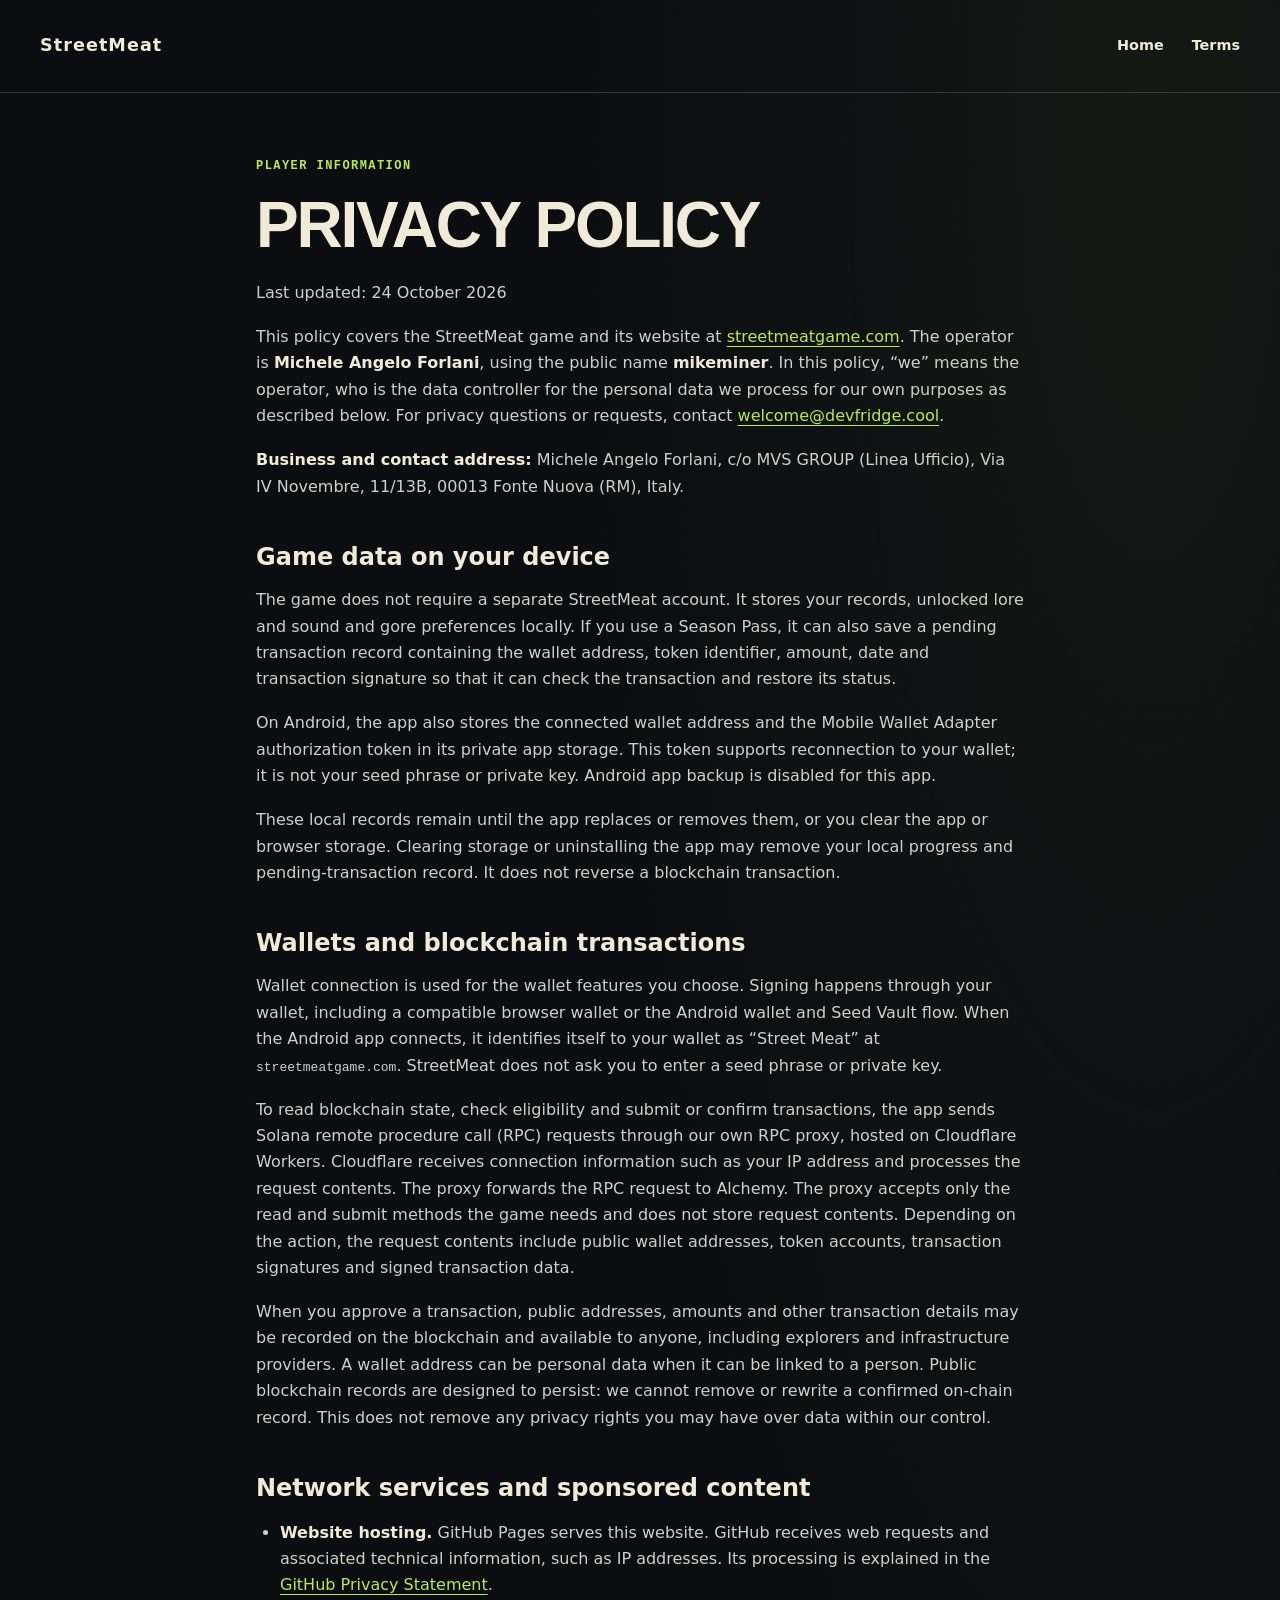
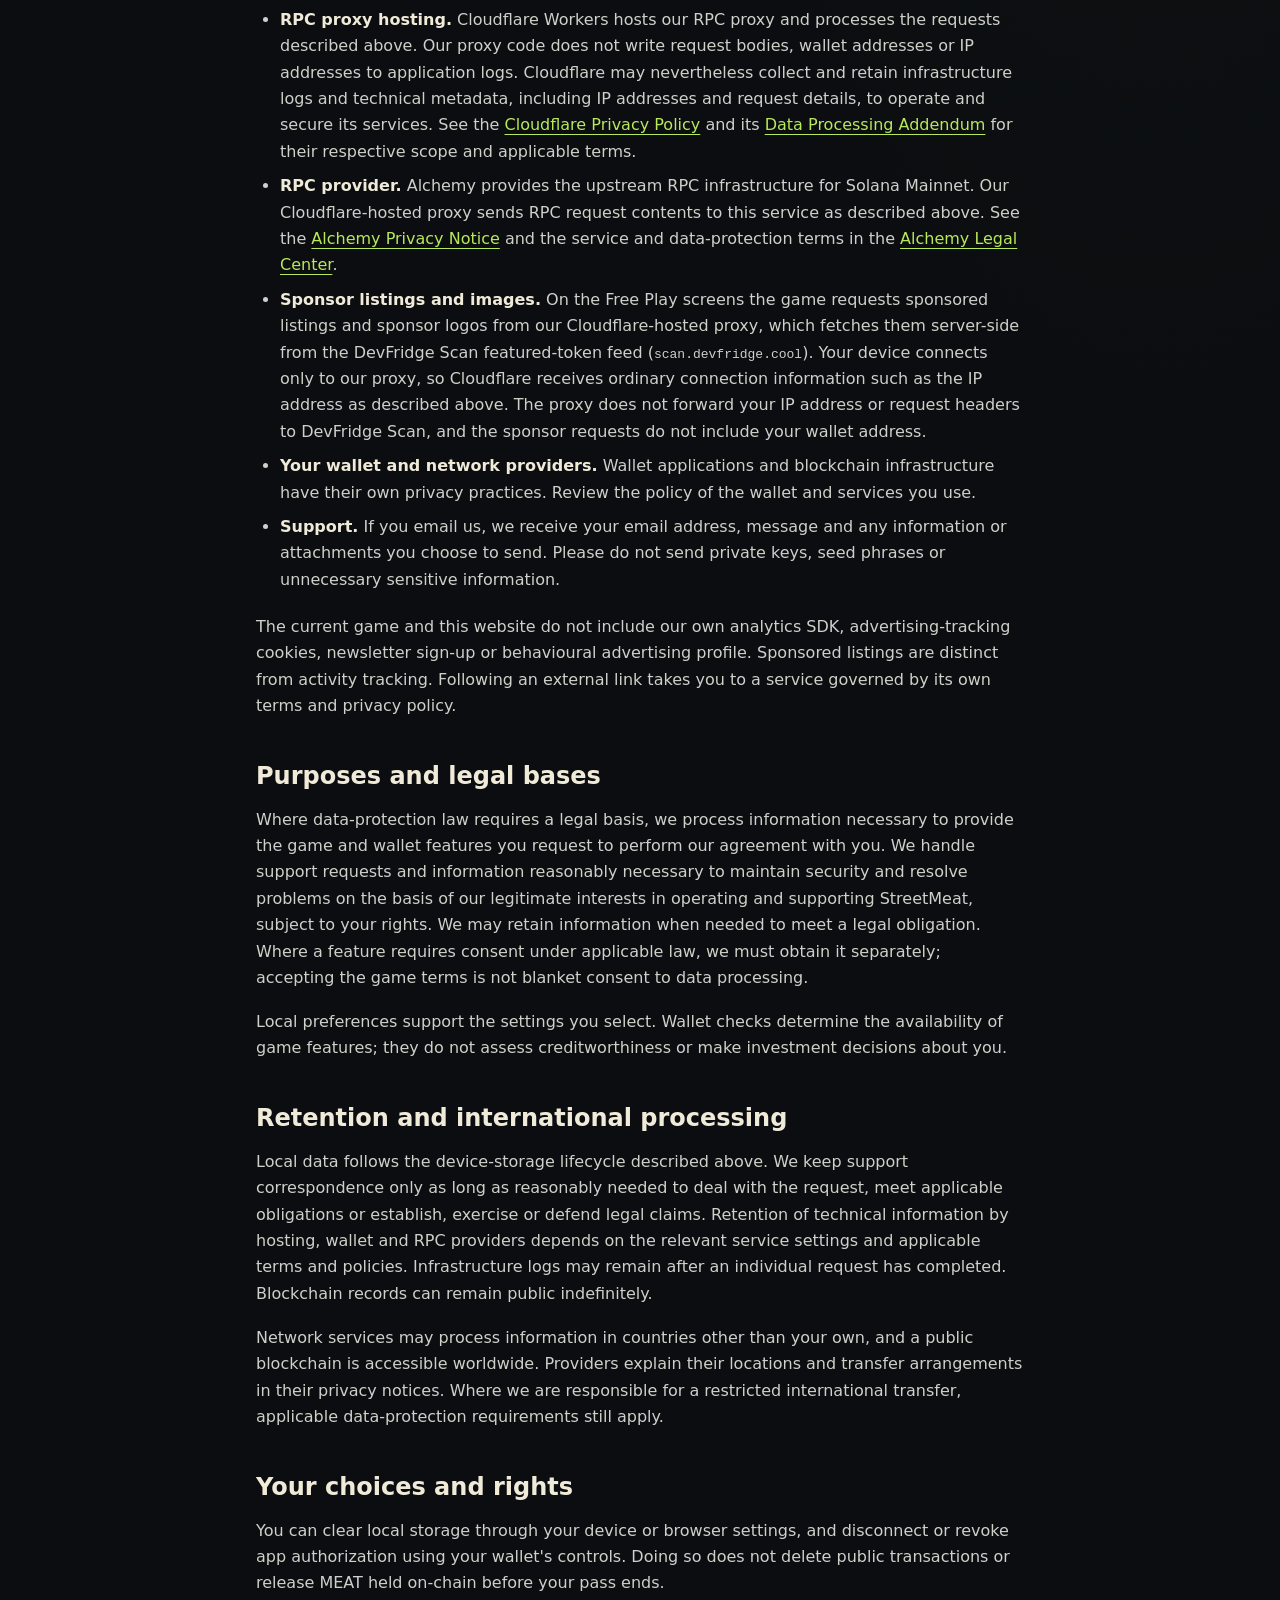
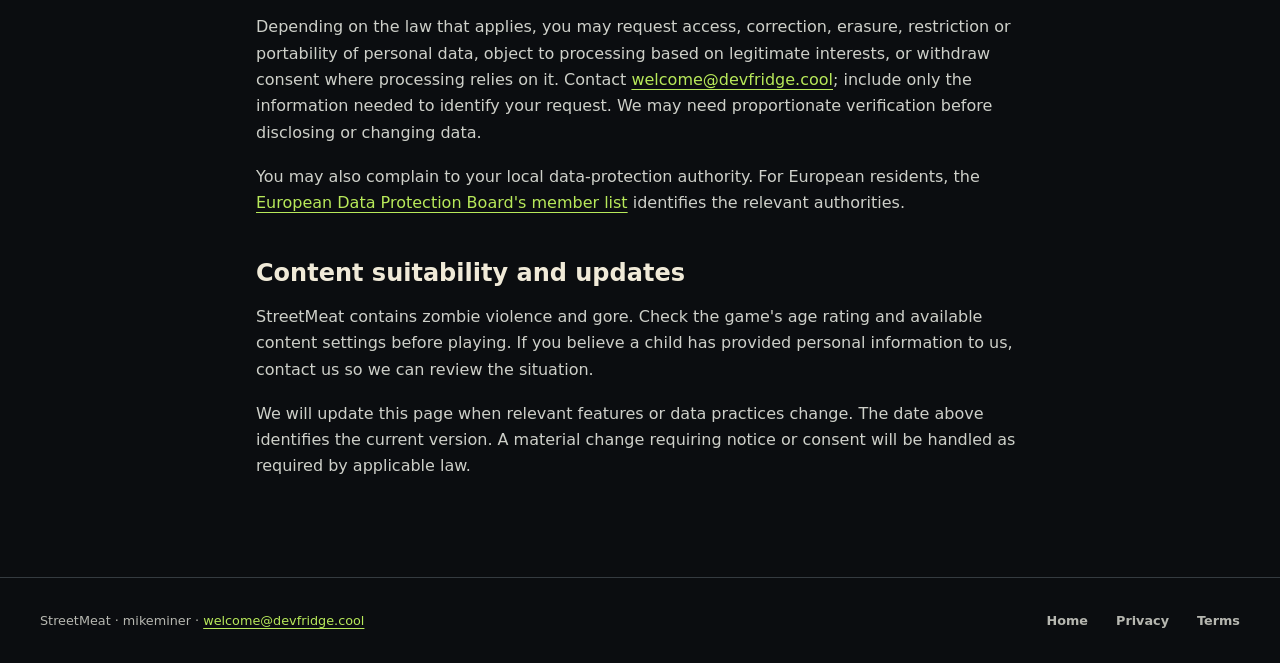
==== commit 744dc6ca: "Add /advertise page for the in-game YOUR MEMETOKEN HERE sponsor slot" ====
--- a/docs/privacy/index.html
+++ b/docs/privacy/index.html
@@ -41,7 +41,7 @@
       <li><strong>Website hosting.</strong> GitHub Pages serves this website. GitHub receives web requests and associated technical information, such as IP addresses. Its processing is explained in the <a href="https://docs.github.com/en/site-policy/privacy-policies/github-general-privacy-statement">GitHub Privacy Statement</a>.</li>
       <li><strong>RPC proxy hosting.</strong> Cloudflare Workers hosts our RPC proxy and processes the requests described above. Our proxy code does not write request bodies, wallet addresses or IP addresses to application logs. Cloudflare may nevertheless collect and retain infrastructure logs and technical metadata, including IP addresses and request details, to operate and secure its services. See the <a href="https://www.cloudflare.com/privacypolicy/">Cloudflare Privacy Policy</a> and its <a href="https://www.cloudflare.com/cloudflare-customer-dpa/">Data Processing Addendum</a> for their respective scope and applicable terms.</li>
       <li><strong>RPC provider.</strong> Alchemy provides the upstream RPC infrastructure for Solana Mainnet. Our Cloudflare-hosted proxy sends RPC request contents to this service as described above. See the <a href="https://www.alchemy.com/terms-conditions/privacy-policy">Alchemy Privacy Notice</a> and the service and data-protection terms in the <a href="https://legal.alchemy.com/">Alchemy Legal Center</a>.</li>
-      <li><strong>Sponsor listings and images.</strong> The game requests sponsored listings from <code>scan.devfridge.cool/api/feed/boosted</code> and retrieves images through a logo proxy. Those requests expose ordinary connection information, including the IP address, to the receiving services. The sponsor-feed request does not include your wallet address.</li>
+      <li><strong>Sponsor listings and images.</strong> On the Free Play screens the game requests sponsored listings and sponsor logos from our Cloudflare-hosted proxy, which fetches them server-side from the DevFridge Scan featured-token feed (<code>scan.devfridge.cool</code>). Your device connects only to our proxy, so Cloudflare receives ordinary connection information such as the IP address as described above. The proxy does not forward your IP address or request headers to DevFridge Scan, and the sponsor requests do not include your wallet address.</li>
       <li><strong>Your wallet and network providers.</strong> Wallet applications and blockchain infrastructure have their own privacy practices. Review the policy of the wallet and services you use.</li>
       <li><strong>Support.</strong> If you email us, we receive your email address, message and any information or attachments you choose to send. Please do not send private keys, seed phrases or unnecessary sensitive information.</li>
     </ul>
